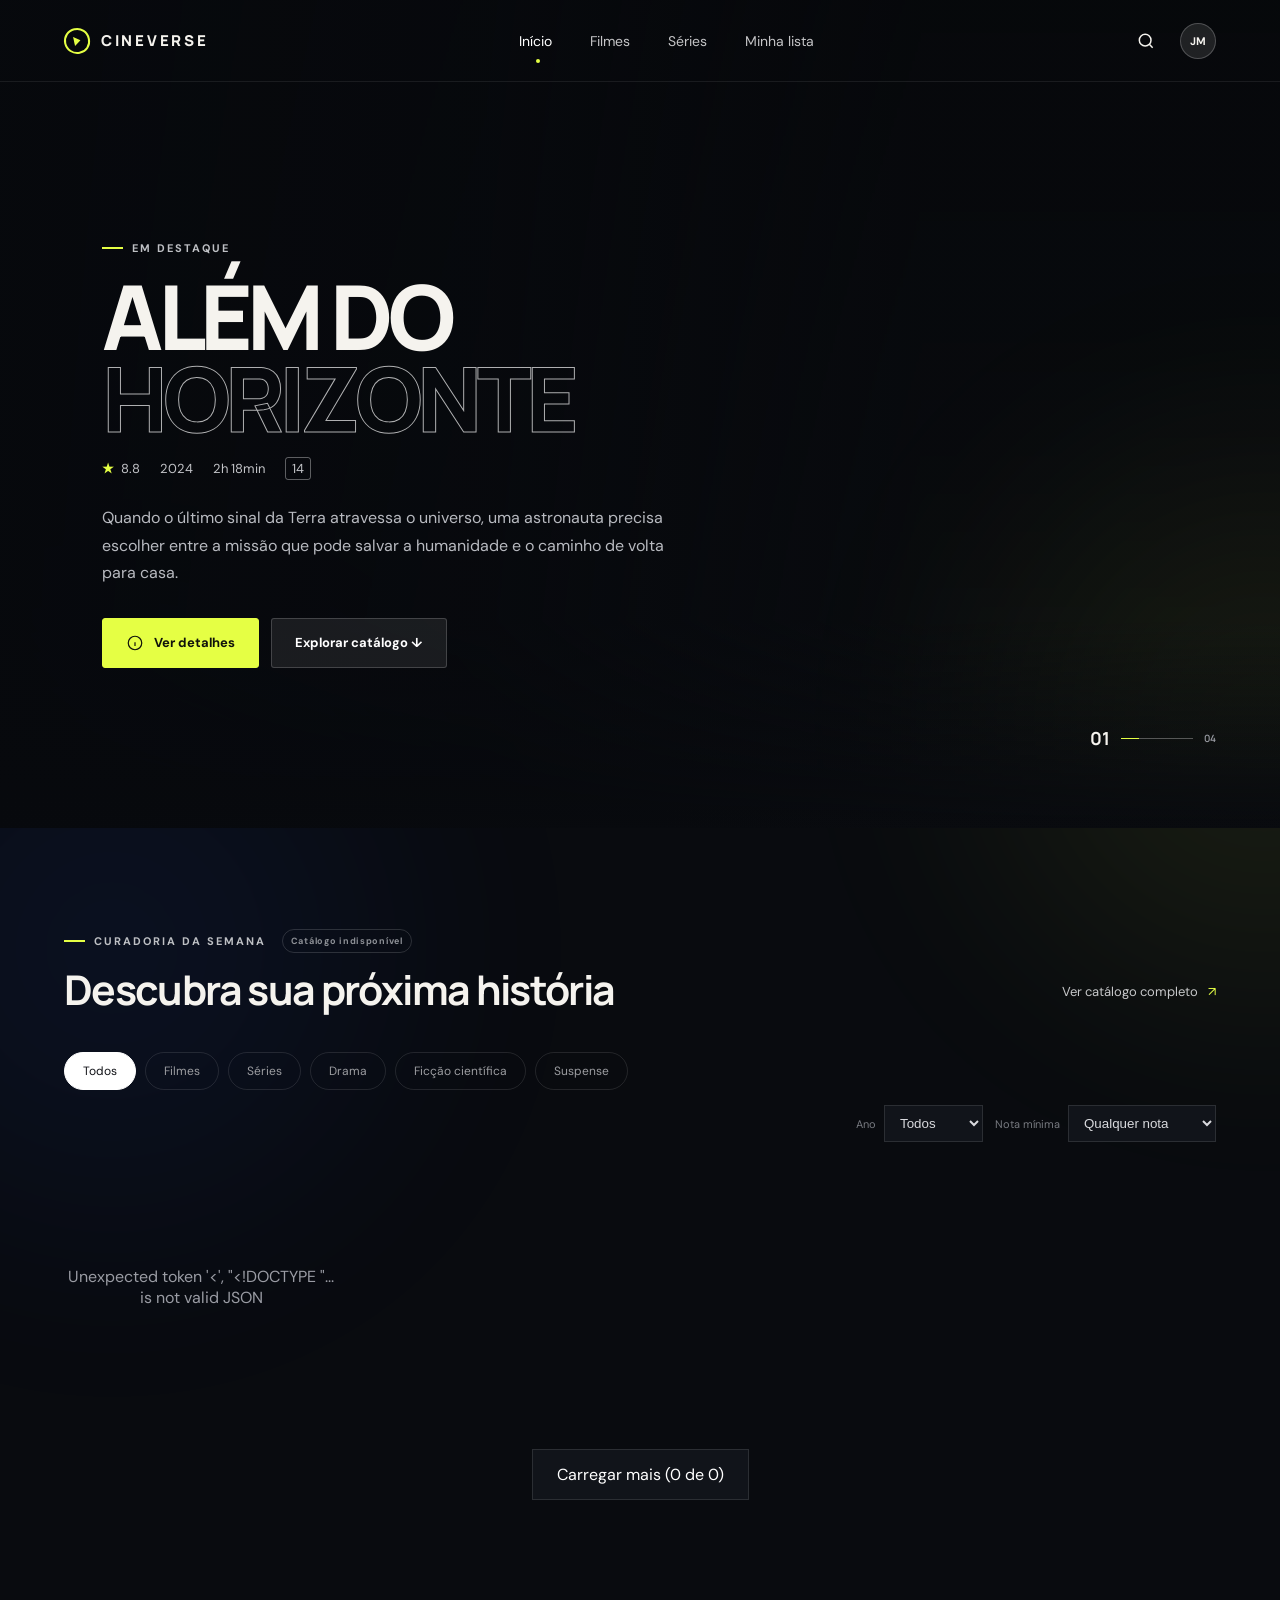
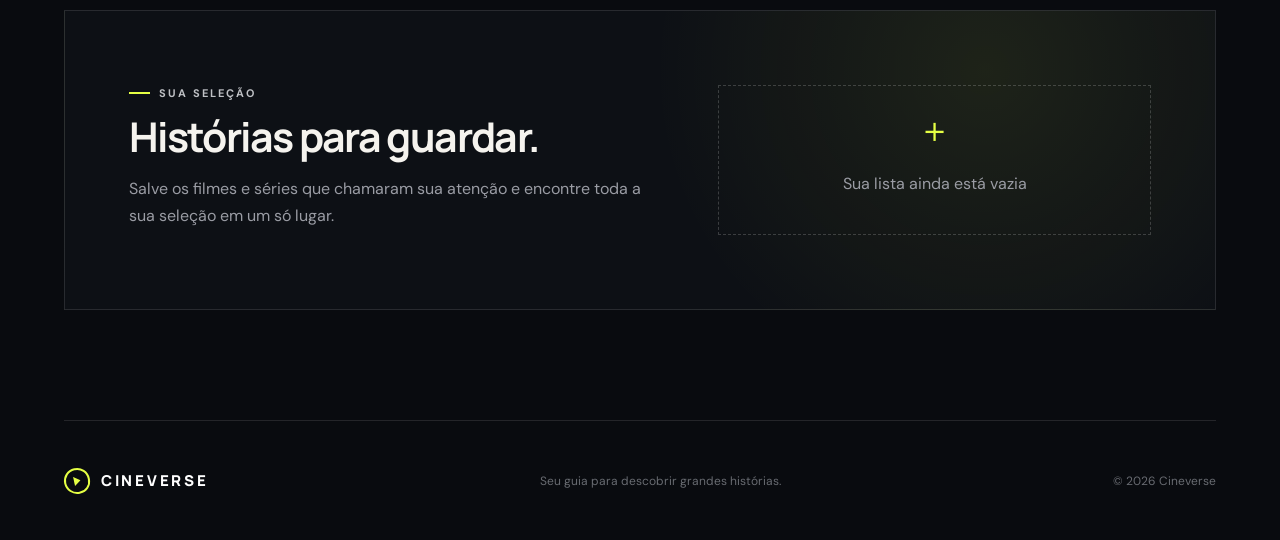
==== index.html @ a7bfa74d "feat: finalizar catalogo com backend Python" ====
<!DOCTYPE html>
<html lang="pt-BR">
<head>
  <meta charset="UTF-8">
  <meta name="viewport" content="width=device-width, initial-scale=1.0">
  <meta name="description" content="Cineverse — descubra filmes e séries para a sua próxima sessão.">
  <title>Cineverse | Filmes e Séries</title>
  <link rel="preconnect" href="https://fonts.googleapis.com">
  <link rel="preconnect" href="https://fonts.gstatic.com" crossorigin>
  <link href="https://fonts.googleapis.com/css2?family=DM+Sans:wght@400;500;600;700&family=Manrope:wght@500;600;700;800&display=swap" rel="stylesheet">
  <link rel="stylesheet" href="styles.css?v=4">
</head>
<body>
  <div class="ambient ambient-one"></div>
  <div class="ambient ambient-two"></div>

  <header class="topbar">
    <a class="brand" href="#" aria-label="Cineverse - início">
      <span class="brand-mark"><span></span></span>
      <span>CINEVERSE</span>
    </a>

    <nav class="desktop-nav" aria-label="Navegação principal">
      <a class="active" href="#inicio">Início</a>
      <a href="#catalogo" data-quick-filter="Filme">Filmes</a>
      <a href="#catalogo" data-quick-filter="Série">Séries</a>
      <a href="#minha-lista">Minha lista</a>
    </nav>

    <div class="top-actions">
      <button class="icon-button search-toggle" aria-label="Abrir pesquisa">
        <svg viewBox="0 0 24 24" aria-hidden="true"><circle cx="11" cy="11" r="7"></circle><path d="m20 20-4-4"></path></svg>
      </button>
      <button class="avatar" aria-label="Abrir perfil">JM</button>
      <button class="menu-button" aria-label="Abrir menu" aria-expanded="false">
        <span></span><span></span>
      </button>
    </div>
  </header>

  <main>
    <section class="hero" id="inicio">
      <div class="hero-backdrop" aria-hidden="true"></div>
      <div class="hero-shade" aria-hidden="true"></div>

      <div class="hero-content">
        <p class="eyebrow"><span></span> Em destaque</p>
        <h1>Além do<br><em>Horizonte</em></h1>
        <div class="meta-row">
          <span class="rating"><strong>★</strong> 8.8</span>
          <span>2024</span>
          <span>2h 18min</span>
          <span class="age">14</span>
        </div>
        <p class="hero-description">Quando o último sinal da Terra atravessa o universo, uma astronauta precisa escolher entre a missão que pode salvar a humanidade e o caminho de volta para casa.</p>
        <div class="hero-buttons">
          <button class="primary-button" data-open="Além do Horizonte">
            <svg viewBox="0 0 24 24" aria-hidden="true"><circle cx="12" cy="12" r="9"></circle><path d="M12 11v5M12 8h.01"></path></svg>
            Ver detalhes
          </button>
          <a class="secondary-button" href="#catalogo">Explorar catálogo ↓</a>
        </div>
      </div>

      <div class="hero-index" aria-label="Slide 1 de 4"><strong>01</strong><span></span><small>04</small></div>
    </section>

    <section class="catalog-section" id="catalogo">
      <div class="section-heading">
        <div>
          <p class="eyebrow"><span></span> Curadoria da semana <small class="api-status" id="api-status">Catálogo local</small></p>
          <h2>Descubra sua próxima história</h2>
        </div>
        <button class="view-all">Ver catálogo completo <span>↗</span></button>
      </div>

      <div class="filter-row" aria-label="Filtros do catálogo">
        <button class="filter active" data-filter="Todos">Todos</button>
        <button class="filter" data-filter="Filme">Filmes</button>
        <button class="filter" data-filter="Série">Séries</button>
        <button class="filter" data-filter="Drama">Drama</button>
        <button class="filter" data-filter="Ficção">Ficção científica</button>
        <button class="filter" data-filter="Suspense">Suspense</button>
      </div>

      <div class="advanced-filters">
        <label>Ano
          <select id="year-filter">
            <option value="">Todos</option><option>2026</option><option>2025</option><option>2024</option><option>2023</option><option>2022</option><option>2021</option><option>2020</option>
          </select>
        </label>
        <label>Nota mínima
          <select id="rating-filter">
            <option value="">Qualquer nota</option><option value="6">6+</option><option value="7">7+</option><option value="8">8+</option><option value="9">9+</option>
          </select>
        </label>
      </div>

      <div class="movie-grid" id="movie-grid"></div>
      <p class="empty-state" hidden>Nenhum título encontrado. Tente outra busca.</p>
      <button class="load-more" id="load-more" hidden>Carregar mais</button>
    </section>

    <section class="list-section" id="minha-lista">
      <div>
        <p class="eyebrow"><span></span> Sua seleção</p>
        <h2>Histórias para guardar.</h2>
        <p>Salve os filmes e séries que chamaram sua atenção e encontre toda a sua seleção em um só lugar.</p>
      </div>
      <div class="saved-preview" id="saved-preview">
        <span>＋</span>
        <p>Sua lista ainda está vazia</p>
      </div>
    </section>
  </main>

  <footer>
    <a class="brand" href="#"><span class="brand-mark"><span></span></span><span>CINEVERSE</span></a>
    <p>Seu guia para descobrir grandes histórias.</p>
    <span>© 2026 Cineverse</span>
  </footer>

  <div class="search-panel" aria-hidden="true">
    <button class="search-close" aria-label="Fechar pesquisa">×</button>
    <p>Qual título você procura?</p>
    <form class="search-field" id="search-form" role="search">
      <svg viewBox="0 0 24 24" aria-hidden="true"><circle cx="11" cy="11" r="7"></circle><path d="m20 20-4-4"></path></svg>
      <input id="search-input" type="search" placeholder="Busque por título ou gênero..." autocomplete="off">
    </form>
    <small>Pressione ENTER para ver os resultados · ESC para fechar</small>
  </div>

  <div class="modal" aria-hidden="true" role="dialog" aria-modal="true" aria-labelledby="modal-title">
    <div class="modal-card">
      <button class="modal-close" aria-label="Fechar detalhes">×</button>
      <div class="modal-image"></div>
      <div class="modal-content">
        <p class="eyebrow"><span></span> Cineverse original</p>
        <h2 id="modal-title"></h2>
        <div class="meta-row modal-meta"></div>
        <p class="modal-description"></p>
        <div class="hero-buttons">
          <button class="primary-button modal-save">＋ Adicionar à minha lista</button>
        </div>
      </div>
    </div>
  </div>

  <script src="app.js?v=10"></script>
</body>
</html>
---- styles.css ----
:root {
  --bg: #090b0f;
  --surface: #11141a;
  --text: #f5f3ee;
  --muted: #9a9ca4;
  --accent: #e5ff44;
  --line: rgba(255, 255, 255, .11);
}

* { box-sizing: border-box; }
html { scroll-behavior: smooth; }
body { margin: 0; background: var(--bg); color: var(--text); font-family: "DM Sans", sans-serif; overflow-x: hidden; }
button, input { font: inherit; }
button, a { -webkit-tap-highlight-color: transparent; }
button { color: inherit; }
a { color: inherit; text-decoration: none; }

.ambient { position: fixed; width: 34rem; height: 34rem; border-radius: 50%; filter: blur(130px); opacity: .07; pointer-events: none; z-index: -1; }
.ambient-one { background: var(--accent); top: 50%; right: -16rem; }
.ambient-two { background: #245bff; bottom: -20rem; left: -10rem; }

.topbar { height: 82px; padding: 0 clamp(24px, 5vw, 76px); display: flex; align-items: center; justify-content: space-between; position: absolute; inset: 0 0 auto; z-index: 10; border-bottom: 1px solid rgba(255,255,255,.08); }
.brand { display: flex; align-items: center; gap: 11px; font-family: Manrope, sans-serif; font-size: 15px; font-weight: 800; letter-spacing: .18em; }
.brand-mark { width: 26px; height: 26px; display: grid; place-items: center; border: 2px solid var(--accent); border-radius: 50% 50% 48% 52%; transform: rotate(-12deg); }
.brand-mark span { width: 7px; height: 10px; background: var(--accent); clip-path: polygon(0 0, 100% 50%, 0 100%); }
.desktop-nav { display: flex; gap: 38px; align-items: center; }
.desktop-nav a { color: #c5c5c7; font-size: 14px; position: relative; transition: color .2s; }
.desktop-nav a:hover, .desktop-nav a.active { color: white; }
.desktop-nav a.active::after { content: ""; position: absolute; width: 4px; height: 4px; border-radius: 50%; background: var(--accent); left: 50%; bottom: -13px; }
.top-actions { display: flex; align-items: center; gap: 13px; }
.icon-button, .menu-button { border: 0; background: transparent; cursor: pointer; }
.icon-button { width: 42px; height: 42px; display: grid; place-items: center; }
.icon-button svg, .search-field svg { width: 20px; fill: none; stroke: currentColor; stroke-width: 1.8; }
.avatar { width: 36px; height: 36px; border: 1px solid rgba(255,255,255,.22); border-radius: 50%; background: rgba(255,255,255,.1); font-size: 11px; font-weight: 700; cursor: pointer; }
.menu-button { display: none; width: 34px; }
.menu-button span { display: block; height: 1px; background: white; margin: 7px 0; }

.hero { min-height: 790px; height: 92vh; position: relative; display: flex; align-items: center; overflow: hidden; }
.hero-backdrop { position: absolute; inset: 0; background: url("https://images.unsplash.com/photo-1446776811953-b23d57bd21aa?auto=format&fit=crop&w=2200&q=88") center 40%/cover no-repeat; transform: scale(1.02); animation: reveal 1.2s ease-out both; }
.hero-shade { position: absolute; inset: 0; background: linear-gradient(90deg, rgba(7,9,13,.96) 0%, rgba(7,9,13,.75) 38%, rgba(7,9,13,.12) 72%), linear-gradient(0deg, var(--bg) 0%, transparent 25%, rgba(0,0,0,.26) 100%); }
.hero-content { width: min(650px, 90%); margin-left: clamp(24px, 8vw, 126px); padding-top: 70px; position: relative; z-index: 2; animation: contentIn .9s .2s ease-out both; }
.eyebrow { text-transform: uppercase; letter-spacing: .18em; color: #bec0c4; font-size: 11px; font-weight: 700; display: flex; align-items: center; gap: 9px; }
.eyebrow span { display: block; width: 21px; height: 2px; background: var(--accent); }
.api-status { margin-left: 7px; padding: 5px 8px; border: 1px solid rgba(255,255,255,.15); border-radius: 20px; color: #8d9096; font-size: 9px; letter-spacing: .08em; text-transform: none; }
.api-status.connected { color: var(--accent); border-color: rgba(229,255,68,.35); }
.hero h1 { margin: 20px 0 19px; font: 800 clamp(59px, 7vw, 104px)/.91 Manrope, sans-serif; letter-spacing: -.065em; text-transform: uppercase; }
.hero h1 em { color: transparent; -webkit-text-stroke: 1px rgba(255,255,255,.68); font-style: normal; }
.meta-row { display: flex; flex-wrap: wrap; align-items: center; gap: 20px; color: #c2c3c7; font-size: 13px; }
.rating strong { color: var(--accent); margin-right: 4px; }
.age { border: 1px solid rgba(255,255,255,.35); padding: 2px 6px; border-radius: 3px; }
.hero-description { color: #b8bac0; font-size: 16px; line-height: 1.72; max-width: 570px; margin: 24px 0 31px; }
.hero-buttons { display: flex; gap: 12px; flex-wrap: wrap; }
.primary-button, .secondary-button { min-height: 50px; border-radius: 3px; padding: 0 23px; font-size: 13px; font-weight: 700; cursor: pointer; display: flex; align-items: center; justify-content: center; gap: 10px; transition: transform .2s, background .2s; }
.primary-button { background: var(--accent); color: #10120b; border: 1px solid var(--accent); }
.secondary-button { background: rgba(255,255,255,.08); color: white; border: 1px solid rgba(255,255,255,.18); backdrop-filter: blur(10px); }
.primary-button:hover, .secondary-button:hover { transform: translateY(-2px); }
.secondary-button:hover { background: rgba(255,255,255,.15); }
.primary-button svg, .secondary-button svg { width: 18px; height: 18px; fill: none; stroke: currentColor; stroke-width: 1.6; }
.primary-button svg path:first-child { fill: currentColor; stroke: none; }
.hero-index { position: absolute; z-index: 2; right: clamp(25px, 5vw, 75px); bottom: 78px; display: flex; align-items: center; gap: 11px; font: 600 12px Manrope; }
.hero-index strong { font-size: 18px; }
.hero-index span { width: 72px; height: 1px; background: linear-gradient(90deg, var(--accent) 25%, rgba(255,255,255,.3) 25%); }
.hero-index small { color: var(--muted); }

.catalog-section { padding: 90px clamp(24px, 5vw, 76px) 110px; max-width: 1600px; margin: auto; }
.section-heading { display: flex; justify-content: space-between; align-items: flex-end; gap: 30px; }
.section-heading h2, .list-section h2 { font: 700 clamp(30px, 3.2vw, 49px)/1.1 Manrope; letter-spacing: -.04em; margin: 14px 0 0; }
.view-all { border: 0; background: transparent; color: #c7c8ca; font-size: 13px; cursor: pointer; padding: 12px 0; }
.view-all span { color: var(--accent); margin-left: 7px; }
.filter-row { display: flex; gap: 9px; margin: 40px 0 30px; overflow-x: auto; scrollbar-width: none; }
.filter { white-space: nowrap; border: 1px solid var(--line); background: transparent; color: #9c9da1; border-radius: 30px; padding: 10px 18px; font-size: 12px; cursor: pointer; transition: .2s; }
.filter:hover, .filter.active { background: white; color: #101116; border-color: white; }
.advanced-filters { display: flex; justify-content: flex-end; gap: 12px; margin: -15px 0 28px; }
.advanced-filters label { color: #777a80; font-size: 11px; display: flex; align-items: center; gap: 8px; }
.advanced-filters select { border: 1px solid var(--line); background: #11141a; color: #d9dade; padding: 9px 30px 9px 11px; outline: none; }
.movie-grid { display: grid; grid-template-columns: repeat(4, minmax(0, 1fr)); gap: 30px 18px; }
.movie-card { min-width: 0; animation: cardIn .5s ease both; }
.poster { aspect-ratio: 2/3; position: relative; overflow: hidden; background: #171a20; cursor: pointer; }
.poster img { width: 100%; height: 100%; object-fit: cover; display: block; transition: transform .6s ease, filter .4s; }
.poster::after { content: ""; position: absolute; inset: 45% 0 0; background: linear-gradient(transparent, rgba(5,7,9,.85)); opacity: .75; }
.movie-card:hover .poster img { transform: scale(1.045); filter: brightness(.8); }
.card-badge { position: absolute; z-index: 2; top: 13px; left: 13px; padding: 6px 8px; background: rgba(7,9,11,.72); backdrop-filter: blur(8px); font-size: 9px; text-transform: uppercase; letter-spacing: .1em; }
.save-button { position: absolute; z-index: 3; top: 12px; right: 12px; width: 32px; height: 32px; border-radius: 50%; border: 1px solid rgba(255,255,255,.32); background: rgba(0,0,0,.35); backdrop-filter: blur(7px); cursor: pointer; font-size: 20px; line-height: 1; opacity: 0; transform: translateY(-5px); transition: .25s; }
.movie-card:hover .save-button, .save-button.saved { opacity: 1; transform: none; }
.save-button.saved { background: var(--accent); border-color: var(--accent); color: #111; }
.play-hover { position: absolute; z-index: 3; inset: 50% auto auto 50%; translate: -50% -50%; width: 50px; height: 50px; border: 0; border-radius: 50%; background: var(--accent); color: #10120b; display: grid; place-items: center; opacity: 0; scale: .8; transition: .3s; pointer-events: none; }
.play-hover svg { width: 24px; height: 24px; fill: none; stroke: currentColor; stroke-width: 1.8; stroke-linecap: round; }
.movie-card:hover .play-hover { opacity: 1; scale: 1; }
.card-info { padding: 15px 2px; }
.card-title-row { display: flex; justify-content: space-between; align-items: start; gap: 10px; }
.card-info h3 { font: 600 16px Manrope; margin: 0; overflow: hidden; text-overflow: ellipsis; white-space: nowrap; }
.score { font-size: 12px; white-space: nowrap; color: #d5d6d9; }
.score span { color: var(--accent); }
.card-info p { color: #777a80; margin: 7px 0 0; font-size: 12px; }
.empty-state { text-align: center; color: var(--muted); padding: 80px 0; }
.catalog-message { grid-column: 1/-1; min-height: 300px; display: flex; flex-direction: column; align-items: center; justify-content: center; color: var(--muted); }
.catalog-message span { width: 38px; height: 38px; display: grid; place-items: center; border: 1px solid var(--line); border-radius: 50%; color: var(--accent); font-size: 20px; animation: pulse 1s ease-in-out infinite alternate; }
.api-warning { position: fixed; z-index: 50; left: 50%; bottom: 24px; translate: -50% 0; width: min(470px, calc(100% - 32px)); padding: 14px 18px; background: #1b1e24; border: 1px solid rgba(255,255,255,.14); color: #d8d9dc; box-shadow: 0 15px 45px rgba(0,0,0,.45); text-align: center; font-size: 13px; animation: contentIn .35s ease both; }
.load-more { display: block; margin: 45px auto 0; padding: 14px 24px; border: 1px solid var(--line); background: #11141a; color: white; cursor: pointer; }
.load-more:hover { border-color: var(--accent); color: var(--accent); }
.load-more:disabled { opacity: .5; cursor: wait; }
.skeleton { background: linear-gradient(100deg, #15181e 30%, #22262e 50%, #15181e 70%); background-size: 220% 100%; animation: shimmer 1.2s linear infinite; }
.skeleton-line { height: 14px; margin-top: 15px; width: 85%; }
.skeleton-line.short { width: 45%; margin-top: 9px; }

.list-section { margin: 0 clamp(24px, 5vw, 76px) 110px; border: 1px solid var(--line); min-height: 300px; padding: clamp(35px, 5vw, 70px); display: grid; grid-template-columns: 1.1fr .9fr; align-items: center; gap: 60px; background: radial-gradient(circle at 80% 20%, rgba(229,255,68,.08), transparent 35%), #0d1015; }
.list-section > div > p:last-child { color: var(--muted); line-height: 1.7; max-width: 560px; }
.saved-preview { min-height: 150px; border: 1px dashed rgba(255,255,255,.18); display: flex; flex-direction: column; align-items: center; justify-content: center; color: #777b82; }
.saved-preview > span { color: var(--accent); font-size: 35px; font-weight: 200; }
.saved-preview.has-items { display: grid; grid-template-columns: repeat(4, 1fr); gap: 8px; border: none; }
.saved-preview img { width: 100%; aspect-ratio: 2/3; object-fit: cover; }

footer { border-top: 1px solid var(--line); min-height: 120px; margin: 0 clamp(24px, 5vw, 76px); display: flex; align-items: center; justify-content: space-between; color: #686b71; font-size: 12px; }
footer .brand { color: white; }

.search-panel { position: fixed; z-index: 30; inset: 0; background: rgba(7,9,13,.97); display: flex; flex-direction: column; align-items: center; justify-content: center; opacity: 0; visibility: hidden; transition: .3s; }
.search-panel.open { opacity: 1; visibility: visible; }
.search-close, .modal-close { position: absolute; top: 30px; right: 40px; border: 0; background: transparent; color: #aaa; font-size: 38px; cursor: pointer; font-weight: 200; }
.search-panel > p { font: 600 clamp(26px, 4vw, 50px) Manrope; margin: 0 0 35px; }
.search-field { width: min(760px, 86vw); display: flex; align-items: center; gap: 17px; border-bottom: 1px solid #777; padding: 15px 4px; }
.search-field svg { width: 25px; color: var(--accent); }
.search-field input { flex: 1; background: transparent; border: 0; outline: 0; color: white; font-size: clamp(18px, 2.2vw, 28px); }
.search-panel small { color: #666; margin-top: 20px; }

.modal { position: fixed; z-index: 40; inset: 0; padding: 30px; background: rgba(0,0,0,.82); backdrop-filter: blur(10px); display: grid; place-items: center; opacity: 0; visibility: hidden; transition: .25s; }
.modal.open { opacity: 1; visibility: visible; }
.modal-card { width: min(960px, 96vw); max-height: 90vh; overflow: auto; background: #11141a; display: grid; grid-template-columns: .8fr 1.2fr; position: relative; box-shadow: 0 30px 90px #000; }
.modal-image { min-height: 570px; background-size: cover; background-position: center; }
.modal-content { padding: clamp(35px, 6vw, 75px); display: flex; flex-direction: column; justify-content: center; }
.modal-content h2 { font: 700 clamp(34px, 4vw, 57px)/1.03 Manrope; letter-spacing: -.05em; margin: 17px 0; }
.modal-description { color: #a8aab0; line-height: 1.7; margin: 27px 0; }
.modal-close { z-index: 3; top: 15px; right: 20px; }

@keyframes reveal { from { opacity: 0; transform: scale(1.08); } }
@keyframes contentIn { from { opacity: 0; transform: translateY(24px); } }
@keyframes cardIn { from { opacity: 0; transform: translateY(15px); } }
@keyframes pulse { to { opacity: .45; transform: scale(.92); } }
@keyframes shimmer { to { background-position-x: -220%; } }

@media (max-width: 960px) {
  .desktop-nav { display: none; }
  .menu-button { display: block; }
  .desktop-nav.mobile-open { display: flex; position: absolute; left: 0; top: 82px; width: 100%; padding: 28px; background: rgba(9,11,15,.98); flex-direction: column; gap: 25px; }
  .movie-grid { grid-template-columns: repeat(3, 1fr); }
  .list-section { grid-template-columns: 1fr; }
}

@media (max-width: 680px) {
  .topbar { height: 68px; }
  .avatar { display: none; }
  .hero { min-height: 700px; height: 100svh; align-items: flex-end; padding-bottom: 70px; }
  .hero-backdrop { background-position: 62% center; }
  .hero-shade { background: linear-gradient(0deg, var(--bg) 3%, rgba(7,9,13,.76) 58%, rgba(7,9,13,.2) 100%), linear-gradient(90deg, rgba(7,9,13,.65), transparent); }
  .hero-content { margin-left: 24px; padding-top: 0; }
  .hero h1 { font-size: clamp(48px, 16vw, 68px); }
  .hero-description { font-size: 14px; display: -webkit-box; -webkit-line-clamp: 3; -webkit-box-orient: vertical; overflow: hidden; }
  .hero-index { display: none; }
  .primary-button, .secondary-button { flex: 1; padding: 0 14px; }
  .section-heading { align-items: start; }
  .view-all { font-size: 0; }
  .view-all span { font-size: 25px; }
  .catalog-section { padding-top: 65px; }
  .movie-grid { grid-template-columns: repeat(2, minmax(0, 1fr)); gap: 23px 11px; }
  .advanced-filters { justify-content: flex-start; overflow-x: auto; }
  .card-info h3 { font-size: 14px; }
  .save-button { opacity: 1; transform: none; }
  .list-section { margin-bottom: 65px; }
  footer { flex-direction: column; justify-content: center; gap: 14px; text-align: center; }
  .modal { padding: 12px; }
  .modal-card { display: block; }
  .modal-image { min-height: 245px; }
  .modal-content { padding: 30px 25px; }
}
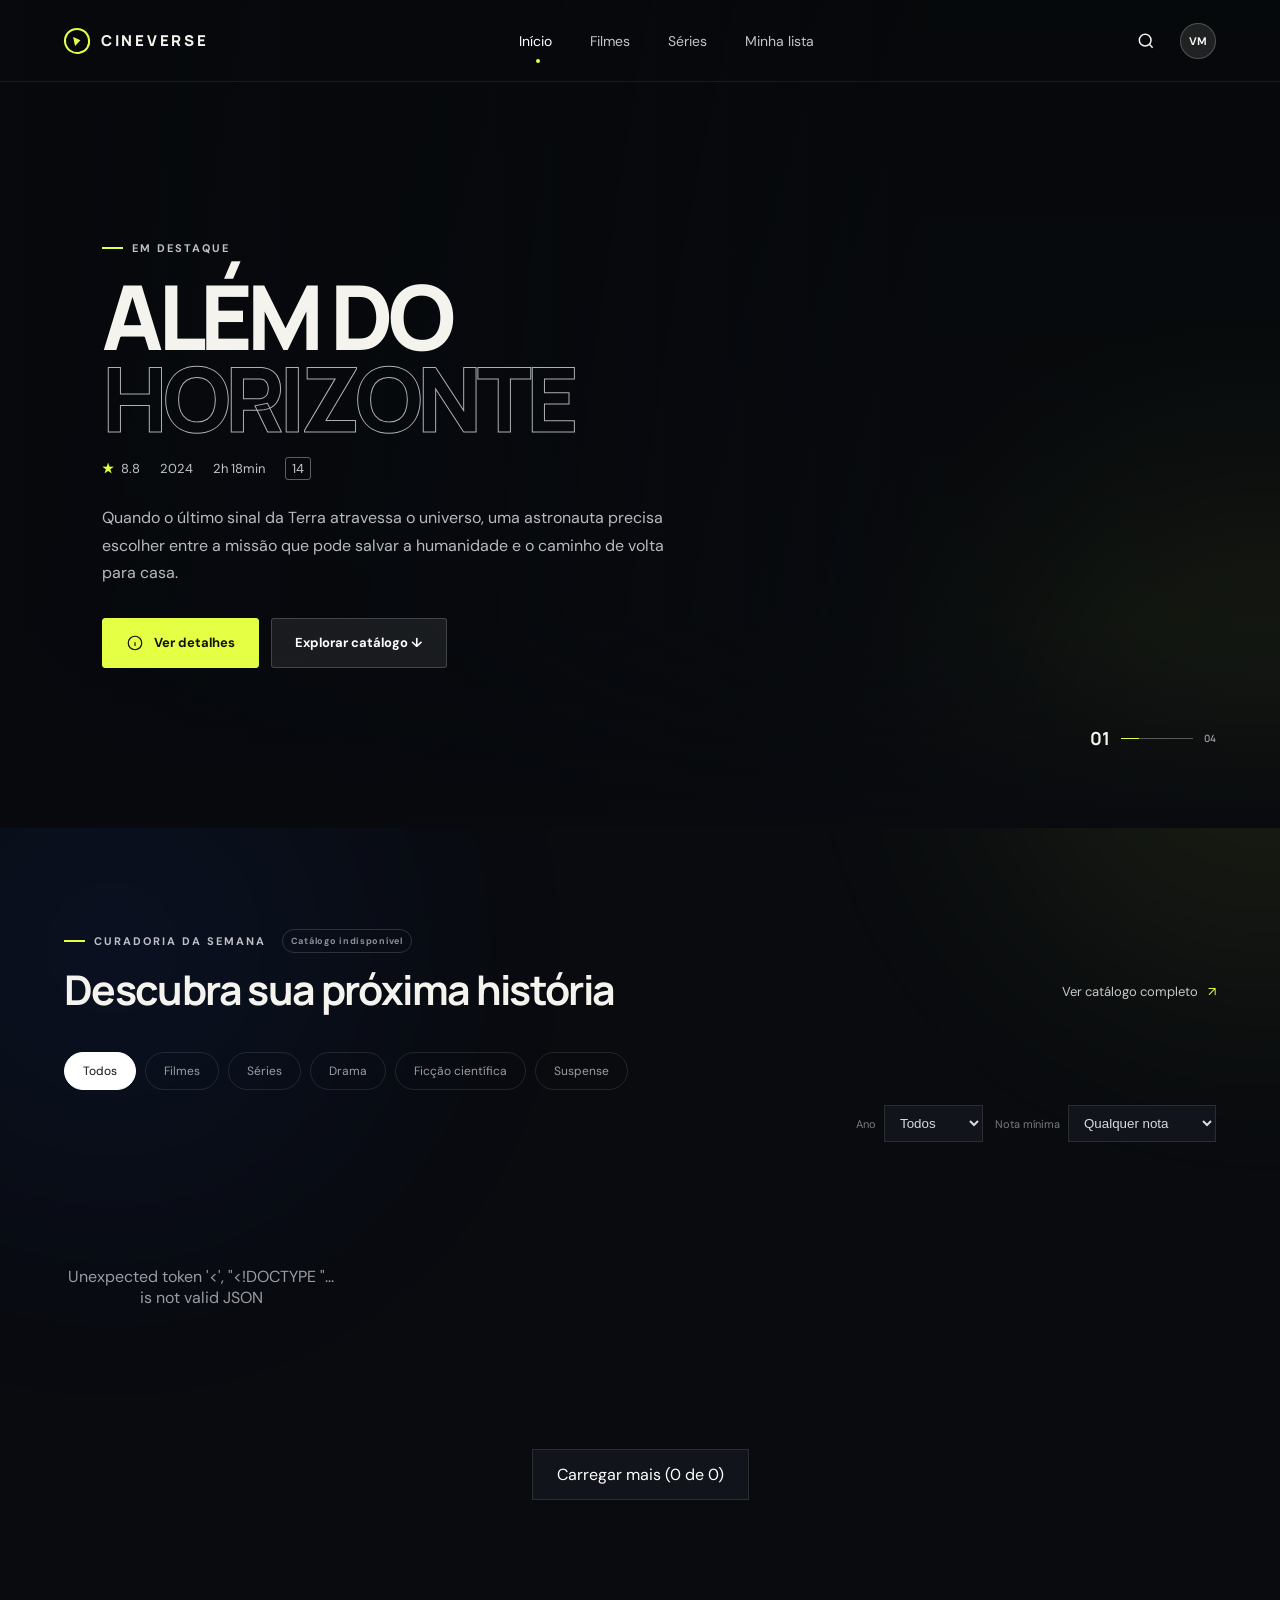
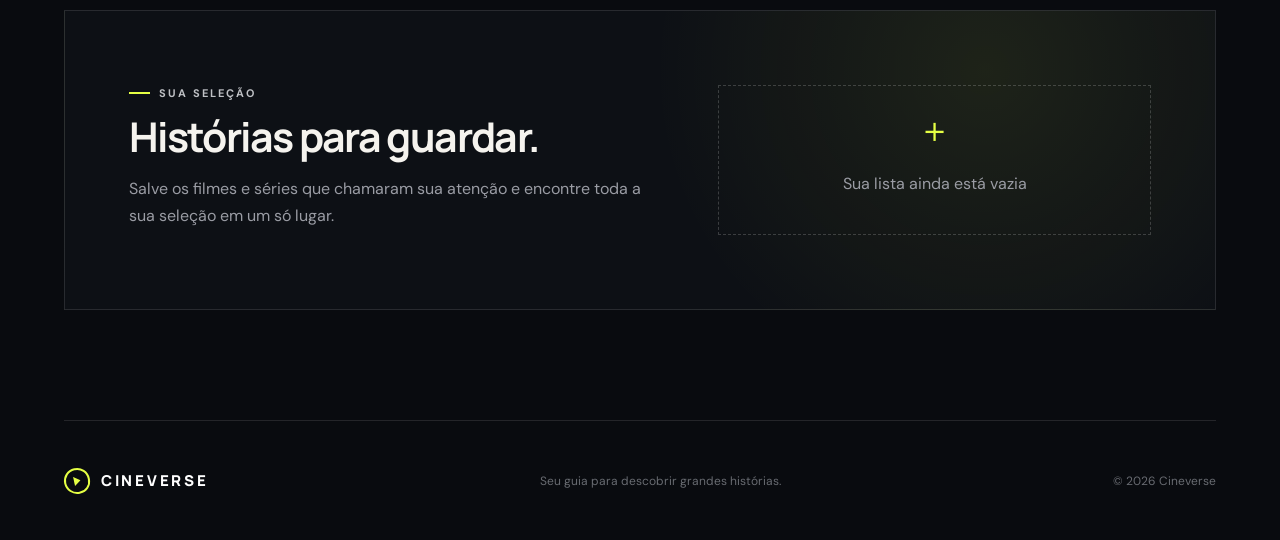
==== commit ba16901f: "fix: aplicar fallback em todas as capas" ====
--- a/index.html
+++ b/index.html
@@ -31,7 +31,7 @@
       <button class="icon-button search-toggle" aria-label="Abrir pesquisa">
         <svg viewBox="0 0 24 24" aria-hidden="true"><circle cx="11" cy="11" r="7"></circle><path d="m20 20-4-4"></path></svg>
       </button>
-      <button class="avatar" aria-label="Abrir perfil">JM</button>
+      <button class="avatar" aria-label="Perfil de Vinicius Madalossi">VM</button>
       <button class="menu-button" aria-label="Abrir menu" aria-expanded="false">
         <span></span><span></span>
       </button>
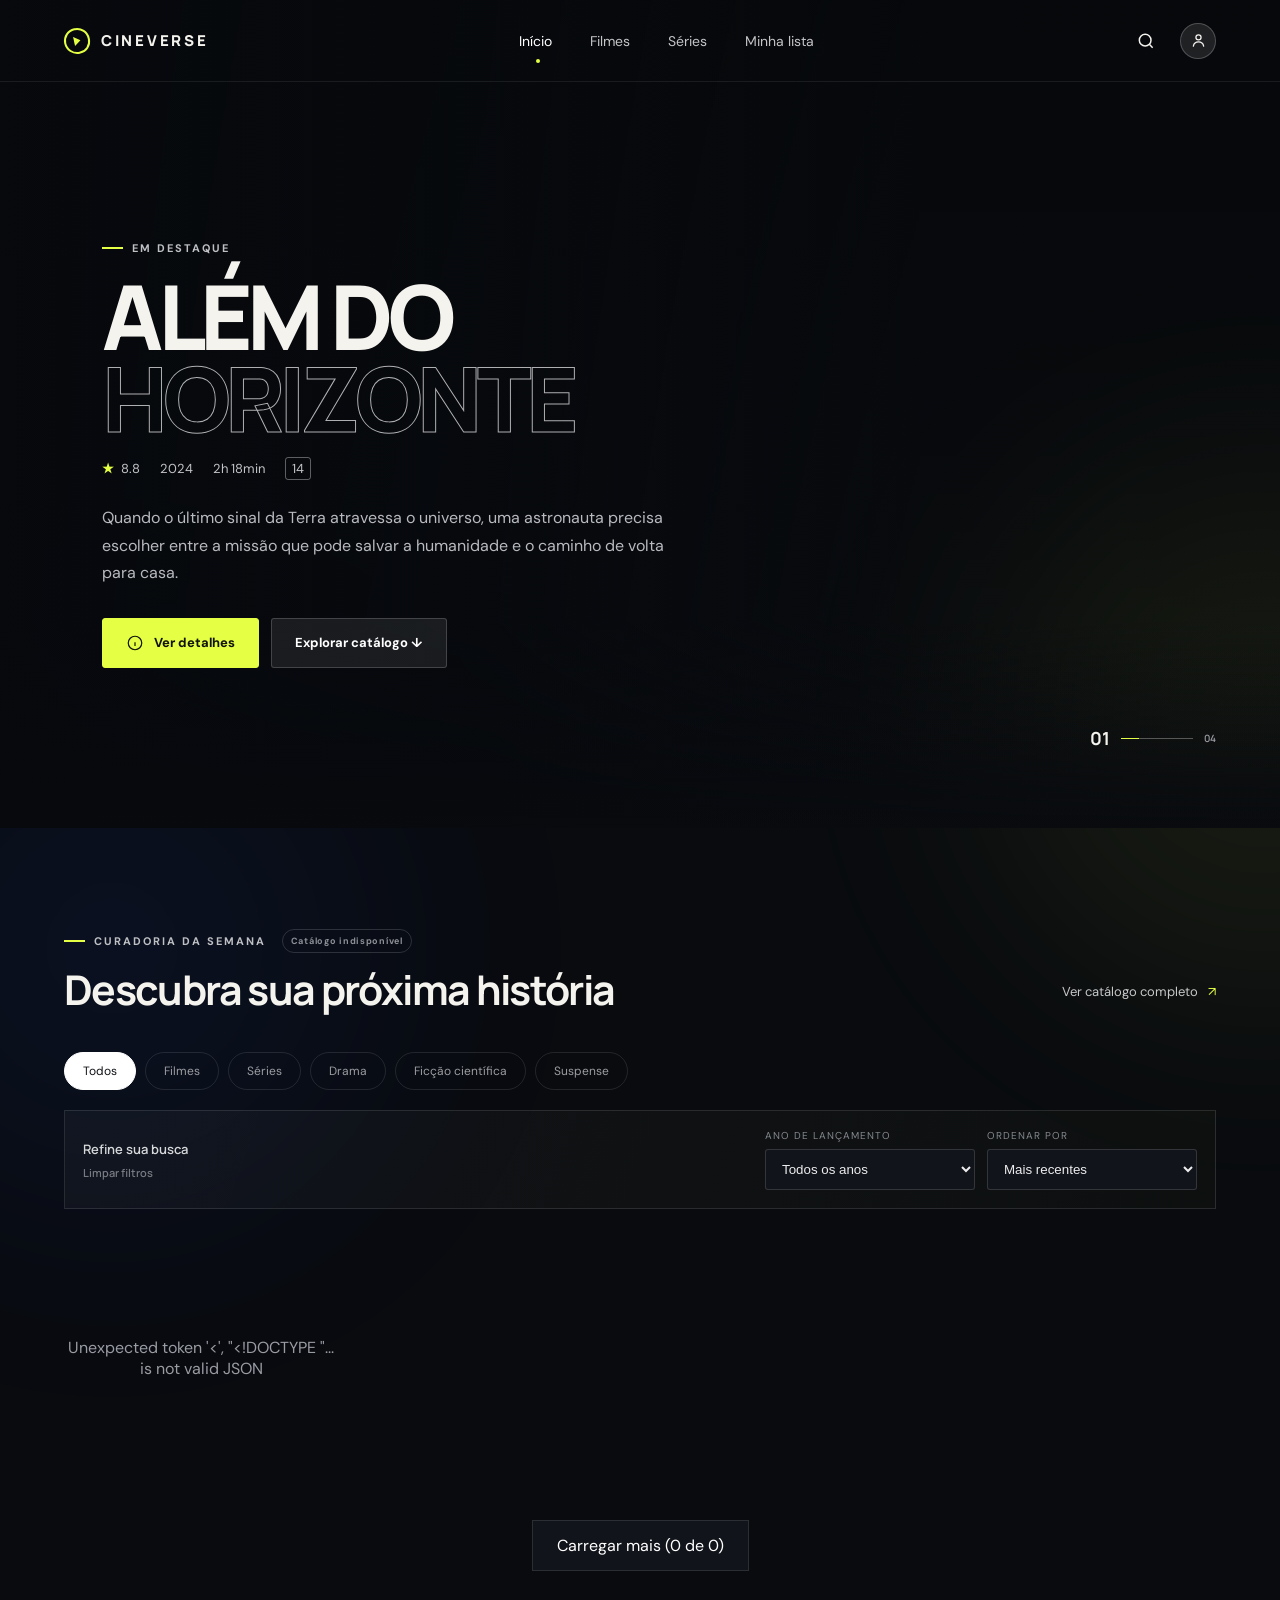
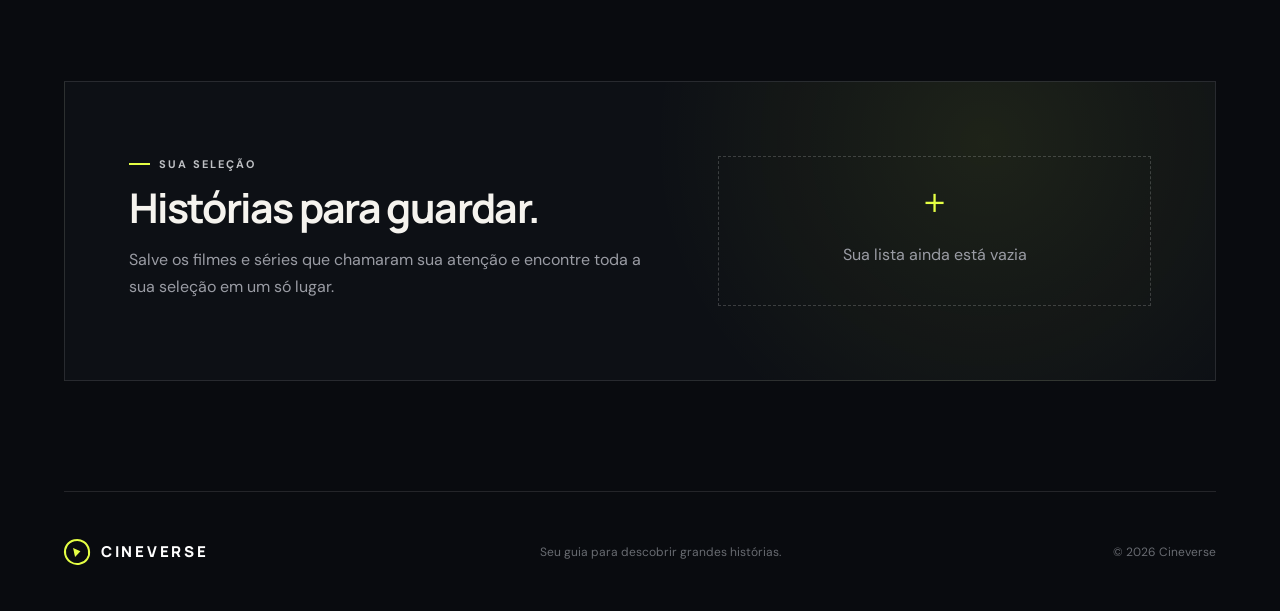
==== commit 24de912f: "feat: modernizar filtros e priorizar catalogo recente" ====
--- a/index.html
+++ b/index.html
@@ -31,7 +31,9 @@
       <button class="icon-button search-toggle" aria-label="Abrir pesquisa">
         <svg viewBox="0 0 24 24" aria-hidden="true"><circle cx="11" cy="11" r="7"></circle><path d="m20 20-4-4"></path></svg>
       </button>
-      <button class="avatar" aria-label="Perfil de Vinicius Madalossi">VM</button>
+      <button class="avatar" aria-label="Abrir perfil">
+        <svg viewBox="0 0 24 24" aria-hidden="true"><circle cx="12" cy="8" r="3.25"></circle><path d="M5.5 19c.7-3.4 3-5.2 6.5-5.2s5.8 1.8 6.5 5.2"></path></svg>
+      </button>
       <button class="menu-button" aria-label="Abrir menu" aria-expanded="false">
         <span></span><span></span>
       </button>
@@ -83,15 +85,20 @@
         <button class="filter" data-filter="Suspense">Suspense</button>
       </div>
 
-      <div class="advanced-filters">
-        <label>Ano
+      <div class="advanced-filters" aria-label="Filtros avançados">
+        <div class="filter-caption">
+          <span>Refine sua busca</span>
+          <button id="clear-filters" type="button">Limpar filtros</button>
+        </div>
+        <label><span>Ano de lançamento</span>
           <select id="year-filter">
-            <option value="">Todos</option><option>2026</option><option>2025</option><option>2024</option><option>2023</option><option>2022</option><option>2021</option><option>2020</option>
+            <option value="">Todos os anos</option>
           </select>
         </label>
-        <label>Nota mínima
-          <select id="rating-filter">
-            <option value="">Qualquer nota</option><option value="6">6+</option><option value="7">7+</option><option value="8">8+</option><option value="9">9+</option>
+        <label><span>Ordenar por</span>
+          <select id="order-filter">
+            <option value="recent">Mais recentes</option>
+            <option value="title">Título A–Z</option>
           </select>
         </label>
       </div>
--- a/styles.css
+++ b/styles.css
@@ -31,7 +31,9 @@
 .icon-button, .menu-button { border: 0; background: transparent; cursor: pointer; }
 .icon-button { width: 42px; height: 42px; display: grid; place-items: center; }
 .icon-button svg, .search-field svg { width: 20px; fill: none; stroke: currentColor; stroke-width: 1.8; }
-.avatar { width: 36px; height: 36px; border: 1px solid rgba(255,255,255,.22); border-radius: 50%; background: rgba(255,255,255,.1); font-size: 11px; font-weight: 700; cursor: pointer; }
+.avatar { width: 36px; height: 36px; border: 1px solid rgba(255,255,255,.22); border-radius: 50%; background: rgba(255,255,255,.1); display: grid; place-items: center; cursor: pointer; transition: border-color .2s, background .2s; }
+.avatar:hover { border-color: var(--accent); background: rgba(229,255,68,.1); }
+.avatar svg { width: 19px; height: 19px; fill: none; stroke: currentColor; stroke-width: 1.6; stroke-linecap: round; }
 .menu-button { display: none; width: 34px; }
 .menu-button span { display: block; height: 1px; background: white; margin: 7px 0; }
 
@@ -70,9 +72,13 @@
 .filter-row { display: flex; gap: 9px; margin: 40px 0 30px; overflow-x: auto; scrollbar-width: none; }
 .filter { white-space: nowrap; border: 1px solid var(--line); background: transparent; color: #9c9da1; border-radius: 30px; padding: 10px 18px; font-size: 12px; cursor: pointer; transition: .2s; }
 .filter:hover, .filter.active { background: white; color: #101116; border-color: white; }
-.advanced-filters { display: flex; justify-content: flex-end; gap: 12px; margin: -15px 0 28px; }
-.advanced-filters label { color: #777a80; font-size: 11px; display: flex; align-items: center; gap: 8px; }
-.advanced-filters select { border: 1px solid var(--line); background: #11141a; color: #d9dade; padding: 9px 30px 9px 11px; outline: none; }
+.advanced-filters { display: grid; grid-template-columns: 1fr minmax(170px, 210px) minmax(170px, 210px); align-items: end; gap: 12px; margin: -10px 0 32px; padding: 18px; border: 1px solid var(--line); background: linear-gradient(110deg, rgba(255,255,255,.035), rgba(229,255,68,.025)); }
+.filter-caption { align-self: center; display: flex; flex-direction: column; gap: 7px; color: #d7d8da; font: 600 13px Manrope, sans-serif; }
+.filter-caption button { width: max-content; padding: 0; border: 0; background: transparent; color: #777a80; font-size: 11px; cursor: pointer; }
+.filter-caption button:hover { color: var(--accent); }
+.advanced-filters label { color: #85888e; font-size: 10px; display: grid; gap: 7px; text-transform: uppercase; letter-spacing: .1em; }
+.advanced-filters select { width: 100%; border: 1px solid rgba(255,255,255,.14); border-radius: 3px; background: #11141a; color: #ececee; padding: 11px 34px 11px 12px; outline: none; cursor: pointer; text-transform: none; letter-spacing: 0; }
+.advanced-filters select:hover, .advanced-filters select:focus { border-color: rgba(229,255,68,.65); }
 .movie-grid { display: grid; grid-template-columns: repeat(4, minmax(0, 1fr)); gap: 30px 18px; }
 .movie-card { min-width: 0; animation: cardIn .5s ease both; }
 .poster { aspect-ratio: 2/3; position: relative; overflow: hidden; background: #171a20; cursor: pointer; }
@@ -161,7 +167,8 @@
   .view-all span { font-size: 25px; }
   .catalog-section { padding-top: 65px; }
   .movie-grid { grid-template-columns: repeat(2, minmax(0, 1fr)); gap: 23px 11px; }
-  .advanced-filters { justify-content: flex-start; overflow-x: auto; }
+  .advanced-filters { grid-template-columns: 1fr 1fr; padding: 14px; }
+  .filter-caption { grid-column: 1/-1; flex-direction: row; align-items: center; justify-content: space-between; }
   .card-info h3 { font-size: 14px; }
   .save-button { opacity: 1; transform: none; }
   .list-section { margin-bottom: 65px; }
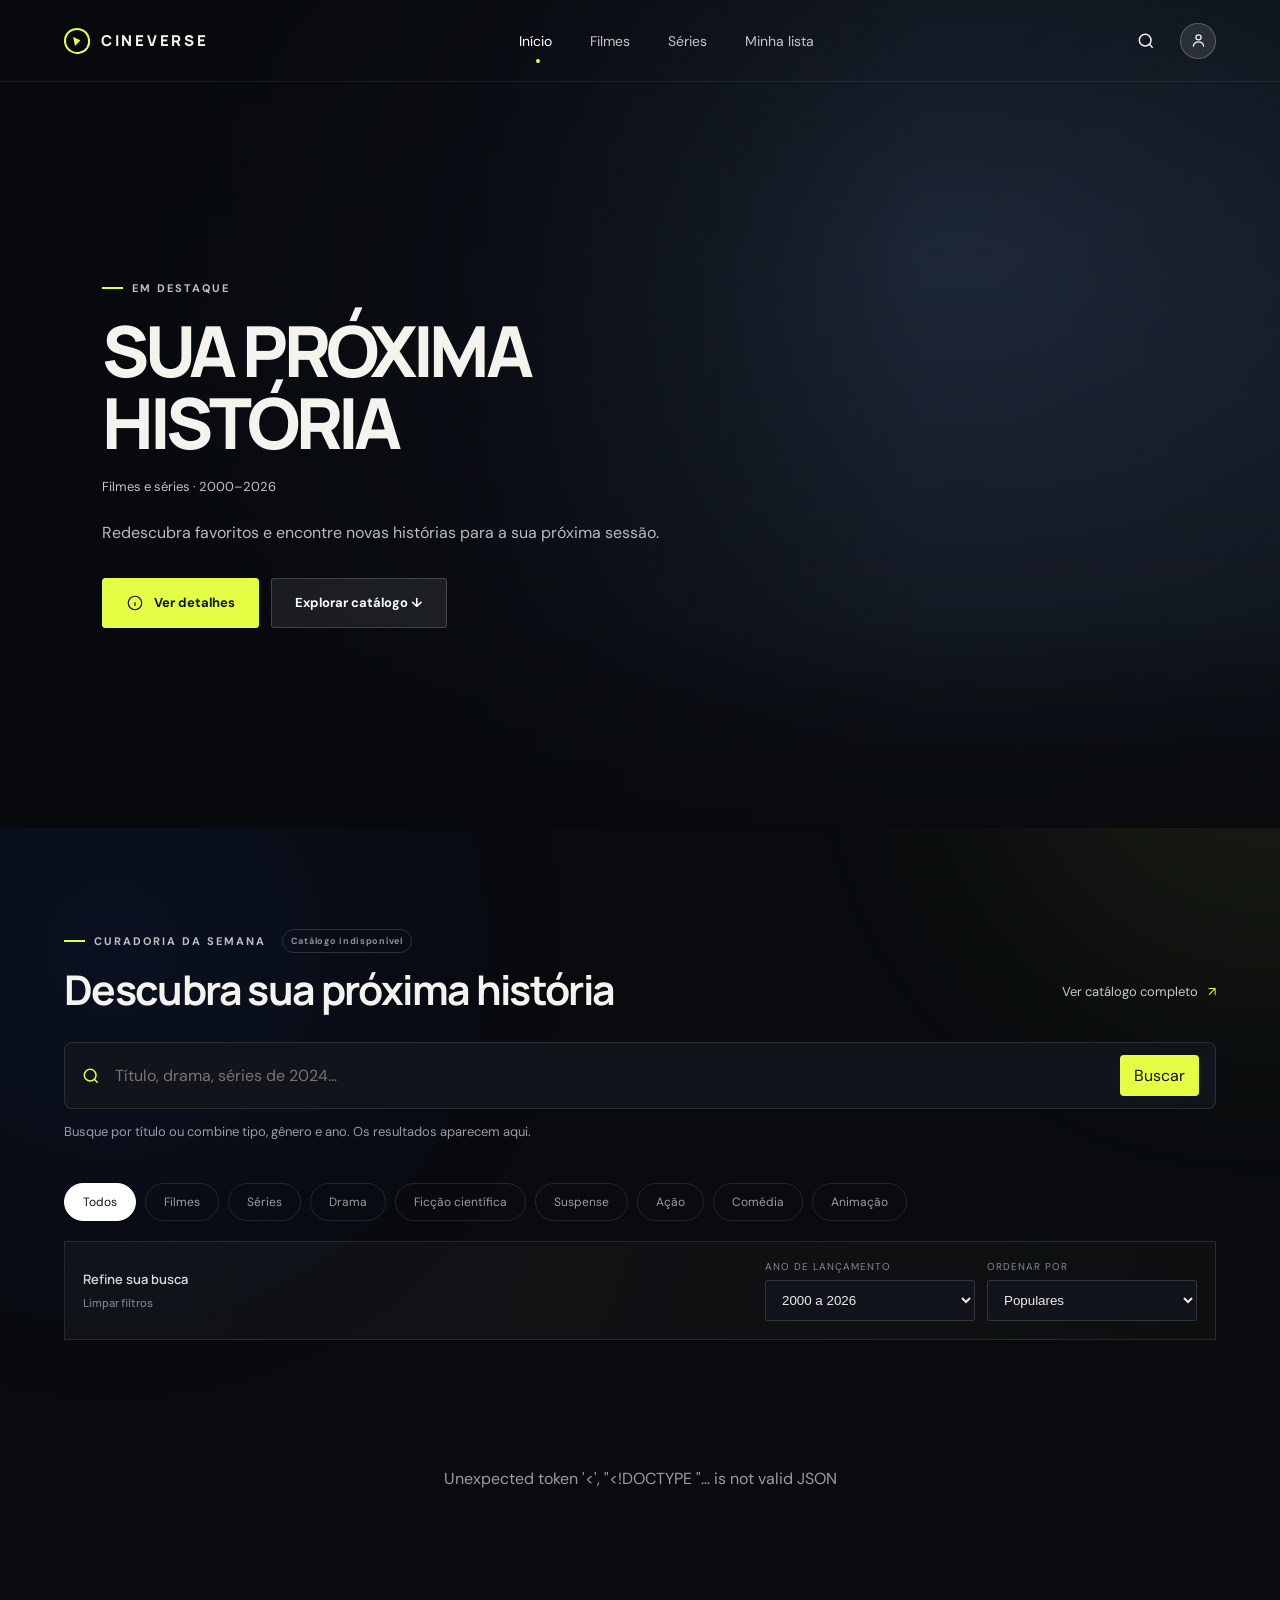
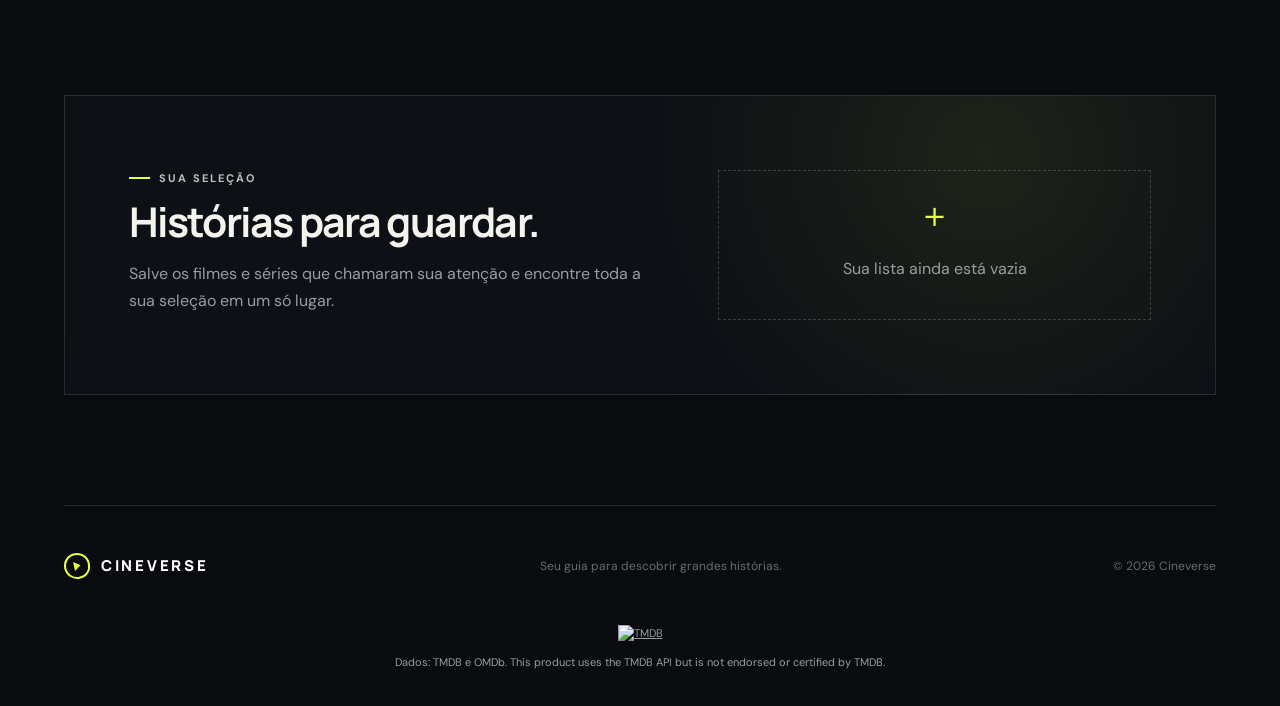
==== commit 404aa5b2: "feat: aprimorar catalogo com TMDB, busca e cache persistente" ====
--- a/index.html
+++ b/index.html
@@ -8,27 +8,27 @@
   <link rel="preconnect" href="https://fonts.googleapis.com">
   <link rel="preconnect" href="https://fonts.gstatic.com" crossorigin>
   <link href="https://fonts.googleapis.com/css2?family=DM+Sans:wght@400;500;600;700&family=Manrope:wght@500;600;700;800&display=swap" rel="stylesheet">
-  <link rel="stylesheet" href="styles.css?v=4">
+  <link rel="stylesheet" href="styles.css?v=7">
 </head>
 <body>
   <div class="ambient ambient-one"></div>
   <div class="ambient ambient-two"></div>
 
   <header class="topbar">
-    <a class="brand" href="#" aria-label="Cineverse - início">
+    <a class="brand" href="#inicio" data-home aria-label="Cineverse - início">
       <span class="brand-mark"><span></span></span>
       <span>CINEVERSE</span>
     </a>
 
     <nav class="desktop-nav" aria-label="Navegação principal">
-      <a class="active" href="#inicio">Início</a>
+      <a class="active" href="#inicio" data-home>Início</a>
       <a href="#catalogo" data-quick-filter="Filme">Filmes</a>
       <a href="#catalogo" data-quick-filter="Série">Séries</a>
-      <a href="#minha-lista">Minha lista</a>
+      <a href="#minha-lista" data-list-view>Minha lista</a>
     </nav>
 
     <div class="top-actions">
-      <button class="icon-button search-toggle" aria-label="Abrir pesquisa">
+      <button class="icon-button search-toggle" aria-label="Ir para pesquisa">
         <svg viewBox="0 0 24 24" aria-hidden="true"><circle cx="11" cy="11" r="7"></circle><path d="m20 20-4-4"></path></svg>
       </button>
       <button class="avatar" aria-label="Abrir perfil">
@@ -41,22 +41,20 @@
   </header>
 
   <main>
-    <section class="hero" id="inicio">
+    <section class="hero" id="inicio" aria-roledescription="carrossel" aria-label="Filmes e séries em destaque">
+      <div class="hero-backdrop" aria-hidden="true"></div>
       <div class="hero-backdrop" aria-hidden="true"></div>
       <div class="hero-shade" aria-hidden="true"></div>
 
       <div class="hero-content">
         <p class="eyebrow"><span></span> Em destaque</p>
-        <h1>Além do<br><em>Horizonte</em></h1>
+        <h1>Sua próxima história</h1>
         <div class="meta-row">
-          <span class="rating"><strong>★</strong> 8.8</span>
-          <span>2024</span>
-          <span>2h 18min</span>
-          <span class="age">14</span>
+          <span>Filmes e séries · 2000–2026</span>
         </div>
-        <p class="hero-description">Quando o último sinal da Terra atravessa o universo, uma astronauta precisa escolher entre a missão que pode salvar a humanidade e o caminho de volta para casa.</p>
+        <p class="hero-description">Redescubra favoritos e encontre novas histórias para a sua próxima sessão.</p>
         <div class="hero-buttons">
-          <button class="primary-button" data-open="Além do Horizonte">
+          <button class="primary-button" data-open="" disabled>
             <svg viewBox="0 0 24 24" aria-hidden="true"><circle cx="12" cy="12" r="9"></circle><path d="M12 11v5M12 8h.01"></path></svg>
             Ver detalhes
           </button>
@@ -64,17 +62,32 @@
         </div>
       </div>
 
-      <div class="hero-index" aria-label="Slide 1 de 4"><strong>01</strong><span></span><small>04</small></div>
+      <div class="hero-controls" hidden>
+        <button id="hero-prev" aria-label="Destaque anterior">←</button>
+        <span id="hero-count">01 / 01</span>
+        <button id="hero-next" aria-label="Próximo destaque">→</button>
+        <button id="hero-pause" aria-label="Pausar destaques" aria-pressed="false">Pausar</button>
+      </div>
     </section>
 
     <section class="catalog-section" id="catalogo">
       <div class="section-heading">
         <div>
-          <p class="eyebrow"><span></span> Curadoria da semana <small class="api-status" id="api-status">Catálogo local</small></p>
+          <p class="eyebrow"><span></span> Curadoria da semana <small class="api-status" id="api-status" role="status">Catálogo local</small></p>
           <h2>Descubra sua próxima história</h2>
         </div>
-        <button class="view-all">Ver catálogo completo <span>↗</span></button>
+        <button class="view-all" id="view-all">Ver catálogo completo <span>↗</span></button>
       </div>
+
+      <form class="search-field" id="search-form" role="search">
+        <label class="sr-only" for="search-input">Pesquisar filmes e séries</label>
+        <svg viewBox="0 0 24 24" aria-hidden="true"><circle cx="11" cy="11" r="7"></circle><path d="m20 20-4-4"></path></svg>
+        <input id="search-input" type="search" placeholder="Título, drama, séries de 2024…" autocomplete="off" aria-describedby="search-help" aria-controls="movie-grid">
+        <button type="submit">Buscar</button>
+      </form>
+      <p class="search-help" id="search-help">Busque por título ou combine tipo, gênero e ano. Os resultados aparecem aqui.</p>
+      <p id="search-summary" role="status" aria-live="polite"></p>
+      <div id="search-suggestions" class="search-suggestions" aria-label="Sugestões de títulos" hidden></div>
 
       <div class="filter-row" aria-label="Filtros do catálogo">
         <button class="filter active" data-filter="Todos">Todos</button>
@@ -83,6 +96,9 @@
         <button class="filter" data-filter="Drama">Drama</button>
         <button class="filter" data-filter="Ficção">Ficção científica</button>
         <button class="filter" data-filter="Suspense">Suspense</button>
+        <button class="filter" data-filter="Ação">Ação</button>
+        <button class="filter" data-filter="Comédia">Comédia</button>
+        <button class="filter" data-filter="Animação">Animação</button>
       </div>
 
       <div class="advanced-filters" aria-label="Filtros avançados">
@@ -92,11 +108,13 @@
         </div>
         <label><span>Ano de lançamento</span>
           <select id="year-filter">
-            <option value="">Todos os anos</option>
+            <option value="">2000 a 2026</option>
           </select>
         </label>
         <label><span>Ordenar por</span>
           <select id="order-filter">
+            <option value="popular">Populares</option>
+            <option value="rating">Mais bem avaliados</option>
             <option value="recent">Mais recentes</option>
             <option value="title">Título A–Z</option>
           </select>
@@ -122,30 +140,25 @@
   </main>
 
   <footer>
-    <a class="brand" href="#"><span class="brand-mark"><span></span></span><span>CINEVERSE</span></a>
+    <a class="brand" href="#inicio" data-home><span class="brand-mark"><span></span></span><span>CINEVERSE</span></a>
     <p>Seu guia para descobrir grandes histórias.</p>
     <span>© 2026 Cineverse</span>
   </footer>
-
-  <div class="search-panel" aria-hidden="true">
-    <button class="search-close" aria-label="Fechar pesquisa">×</button>
-    <p>Qual título você procura?</p>
-    <form class="search-field" id="search-form" role="search">
-      <svg viewBox="0 0 24 24" aria-hidden="true"><circle cx="11" cy="11" r="7"></circle><path d="m20 20-4-4"></path></svg>
-      <input id="search-input" type="search" placeholder="Busque por título ou gênero..." autocomplete="off">
-    </form>
-    <small>Pressione ENTER para ver os resultados · ESC para fechar</small>
-  </div>
+  <section class="data-credit" aria-label="Créditos dos dados">
+    <a href="https://www.themoviedb.org/" target="_blank" rel="noopener noreferrer"><img src="https://www.themoviedb.org/assets/v4/logos/v2/blue_short-8e7b30f73a4020692ccca9c88bafe5dcb6f8a62a4c6bc55cd9ba82bb2cd95f6c.svg" alt="TMDB" width="82" height="11" loading="lazy"></a>
+    <p>Dados: TMDB e OMDb. This product uses the TMDB API but is not endorsed or certified by TMDB.</p>
+  </section>
 
   <div class="modal" aria-hidden="true" role="dialog" aria-modal="true" aria-labelledby="modal-title">
     <div class="modal-card">
       <button class="modal-close" aria-label="Fechar detalhes">×</button>
       <div class="modal-image"></div>
       <div class="modal-content">
-        <p class="eyebrow"><span></span> Cineverse original</p>
+        <p class="eyebrow"><span></span> Sobre o título</p>
         <h2 id="modal-title"></h2>
         <div class="meta-row modal-meta"></div>
         <p class="modal-description"></p>
+        <dl class="modal-facts"></dl>
         <div class="hero-buttons">
           <button class="primary-button modal-save">＋ Adicionar à minha lista</button>
         </div>
@@ -153,6 +166,6 @@
     </div>
   </div>
 
-  <script src="app.js?v=10"></script>
+  <script src="app.js?v=13"></script>
 </body>
 </html>
--- a/styles.css
+++ b/styles.css
@@ -38,7 +38,9 @@
 .menu-button span { display: block; height: 1px; background: white; margin: 7px 0; }
 
 .hero { min-height: 790px; height: 92vh; position: relative; display: flex; align-items: center; overflow: hidden; }
-.hero-backdrop { position: absolute; inset: 0; background: url("https://images.unsplash.com/photo-1446776811953-b23d57bd21aa?auto=format&fit=crop&w=2200&q=88") center 40%/cover no-repeat; transform: scale(1.02); animation: reveal 1.2s ease-out both; }
+.hero-backdrop { position: absolute; inset: 0; background: center 30%/cover no-repeat; opacity: 0; transform: scale(1.035); transition: opacity 1.1s ease, transform 7s linear; }
+.hero-backdrop.visible { opacity: 1; transform: scale(1); }
+.hero { background: radial-gradient(ellipse at 75% 30%, #253347, #090b0f 75%); }
 .hero-shade { position: absolute; inset: 0; background: linear-gradient(90deg, rgba(7,9,13,.96) 0%, rgba(7,9,13,.75) 38%, rgba(7,9,13,.12) 72%), linear-gradient(0deg, var(--bg) 0%, transparent 25%, rgba(0,0,0,.26) 100%); }
 .hero-content { width: min(650px, 90%); margin-left: clamp(24px, 8vw, 126px); padding-top: 70px; position: relative; z-index: 2; animation: contentIn .9s .2s ease-out both; }
 .eyebrow { text-transform: uppercase; letter-spacing: .18em; color: #bec0c4; font-size: 11px; font-weight: 700; display: flex; align-items: center; gap: 9px; }
@@ -59,10 +61,11 @@
 .secondary-button:hover { background: rgba(255,255,255,.15); }
 .primary-button svg, .secondary-button svg { width: 18px; height: 18px; fill: none; stroke: currentColor; stroke-width: 1.6; }
 .primary-button svg path:first-child { fill: currentColor; stroke: none; }
-.hero-index { position: absolute; z-index: 2; right: clamp(25px, 5vw, 75px); bottom: 78px; display: flex; align-items: center; gap: 11px; font: 600 12px Manrope; }
-.hero-index strong { font-size: 18px; }
-.hero-index span { width: 72px; height: 1px; background: linear-gradient(90deg, var(--accent) 25%, rgba(255,255,255,.3) 25%); }
-.hero-index small { color: var(--muted); }
+.hero-controls { position: absolute; z-index: 3; right: clamp(24px, 5vw, 76px); bottom: 30px; display: flex; align-items: center; gap: 12px; font-size: 12px; }
+.hero-controls button { min-width: 40px; min-height: 40px; padding: 8px 12px; border: 1px solid var(--line); border-radius: 30px; background: rgba(9,11,15,.75); cursor: pointer; }
+.hero-controls button:hover { border-color: var(--accent); color: var(--accent); }
+#hero-count { font-variant-numeric: tabular-nums; }
+.hero h1 { font-size: clamp(38px, 5.5vw, 82px); line-height: 1.02; overflow-wrap: anywhere; }
 
 .catalog-section { padding: 90px clamp(24px, 5vw, 76px) 110px; max-width: 1600px; margin: auto; }
 .section-heading { display: flex; justify-content: space-between; align-items: flex-end; gap: 30px; }
@@ -83,6 +86,21 @@
 .movie-card { min-width: 0; animation: cardIn .5s ease both; }
 .poster { aspect-ratio: 2/3; position: relative; overflow: hidden; background: #171a20; cursor: pointer; }
 .poster img { width: 100%; height: 100%; object-fit: cover; display: block; transition: transform .6s ease, filter .4s; }
+.poster-art { position: relative; width: 100%; height: 100%; aspect-ratio: 2/3; overflow: hidden; background: #171a20; }
+.poster > .poster-art, .saved-poster > .poster-art { position: absolute; inset: 0; }
+.saved-poster { aspect-ratio: 2/3; }
+.poster-art img { position: absolute; inset: 0; width: 100%; height: 100%; object-fit: cover; }
+.poster-lettering { height: 100%; display: flex; flex-direction: column; justify-content: flex-end; gap: 12px; padding: 20% 10% 12%; background: radial-gradient(circle at 90% 10%, hsl(var(--poster-hue) 48% 35% / .8), transparent 60%), linear-gradient(145deg, #222935, #10141c); }
+.poster-lettering::before { content: ""; position: absolute; inset: 8%; border: 1px solid #ffffff18; border-radius: 50% 50% 0 0; pointer-events: none; }
+.poster-lettering strong { font: 800 clamp(18px, 2vw, 28px)/1.12 Manrope, sans-serif; overflow-wrap: anywhere; display: -webkit-box; -webkit-line-clamp: 4; -webkit-box-orient: vertical; overflow: hidden; z-index: 1; }
+.poster-lettering small { font-size: 9px; letter-spacing: .13em; text-transform: uppercase; color: #c6c9d0; z-index: 1; }
+.poster-lettering > span:not(.poster-monogram) { color: var(--accent); font-size: 13px; }
+.poster-monogram { position: absolute; top: 7%; right: 12%; font: 800 clamp(80px, 12vw, 180px)/1 Manrope, sans-serif; color: #ffffff0c; }
+.poster-art:not(.no-cover) .poster-lettering { visibility: hidden; }
+.poster:has(.no-cover)::after { display: none; }
+.saved-poster .poster-lettering { gap: 6px; }
+.saved-poster .poster-lettering strong { font-size: clamp(14px, 1.4vw, 20px); }
+.saved-poster .poster-lettering small { font-size: 8px; letter-spacing: .03em; }
 .poster::after { content: ""; position: absolute; inset: 45% 0 0; background: linear-gradient(transparent, rgba(5,7,9,.85)); opacity: .75; }
 .movie-card:hover .poster img { transform: scale(1.045); filter: brightness(.8); }
 .card-badge { position: absolute; z-index: 2; top: 13px; left: 13px; padding: 6px 8px; background: rgba(7,9,11,.72); backdrop-filter: blur(8px); font-size: 9px; text-transform: uppercase; letter-spacing: .1em; }
@@ -113,25 +131,49 @@
 .list-section > div > p:last-child { color: var(--muted); line-height: 1.7; max-width: 560px; }
 .saved-preview { min-height: 150px; border: 1px dashed rgba(255,255,255,.18); display: flex; flex-direction: column; align-items: center; justify-content: center; color: #777b82; }
 .saved-preview > span { color: var(--accent); font-size: 35px; font-weight: 200; }
-.saved-preview.has-items { display: grid; grid-template-columns: repeat(4, 1fr); gap: 8px; border: none; }
-.saved-preview img { width: 100%; aspect-ratio: 2/3; object-fit: cover; }
+.saved-preview.has-items { display: grid; grid-template-columns: repeat(4, minmax(0, 1fr)); align-items: start; gap: 16px; border: none; }
+.saved-card { min-width: 0; }
+.saved-poster { position: relative; cursor: pointer; overflow: hidden; }
+.saved-preview img { width: 100%; aspect-ratio: 2/3; object-fit: cover; display: block; transition: transform .35s; }
+.saved-poster:hover img { transform: scale(1.035); }
+.saved-poster button { position: absolute; top: 8px; right: 8px; width: 29px; height: 29px; display: grid; place-items: center; border: 1px solid rgba(255,255,255,.3); border-radius: 50%; background: rgba(0,0,0,.72); color: white; font-size: 20px; cursor: pointer; }
+.saved-card h3 { margin: 10px 0 0; overflow: hidden; color: #eee; font: 600 13px Manrope; text-overflow: ellipsis; white-space: nowrap; }
+.saved-card > p { margin: 5px 0 0; color: #73767c; font-size: 11px; }
+.list-view .hero, .list-view .catalog-section { display: none; }
+.list-view .topbar { position: fixed; background: rgba(9,11,15,.92); backdrop-filter: blur(14px); }
+.list-view .list-section { min-height: calc(100vh - 202px); margin-top: 112px; grid-template-columns: 1fr; align-items: start; }
+.list-view .saved-preview.has-items { grid-template-columns: repeat(6, minmax(0, 1fr)); }
 
 footer { border-top: 1px solid var(--line); min-height: 120px; margin: 0 clamp(24px, 5vw, 76px); display: flex; align-items: center; justify-content: space-between; color: #686b71; font-size: 12px; }
 footer .brand { color: white; }
 
-.search-panel { position: fixed; z-index: 30; inset: 0; background: rgba(7,9,13,.97); display: flex; flex-direction: column; align-items: center; justify-content: center; opacity: 0; visibility: hidden; transition: .3s; }
-.search-panel.open { opacity: 1; visibility: visible; }
-.search-close, .modal-close { position: absolute; top: 30px; right: 40px; border: 0; background: transparent; color: #aaa; font-size: 38px; cursor: pointer; font-weight: 200; }
-.search-panel > p { font: 600 clamp(26px, 4vw, 50px) Manrope; margin: 0 0 35px; }
-.search-field { width: min(760px, 86vw); display: flex; align-items: center; gap: 17px; border-bottom: 1px solid #777; padding: 15px 4px; }
-.search-field svg { width: 25px; color: var(--accent); }
-.search-field input { flex: 1; background: transparent; border: 0; outline: 0; color: white; font-size: clamp(18px, 2.2vw, 28px); }
-.search-panel small { color: #666; margin-top: 20px; }
+[hidden] { display: none !important; }
+.sr-only { position: absolute; width: 1px; height: 1px; padding: 0; overflow: hidden; clip-path: inset(50%); white-space: nowrap; }
+.search-field { display: flex; align-items: center; gap: 12px; margin-top: 30px; padding: 12px 16px; border: 1px solid var(--line); border-radius: 8px; background: var(--surface); }
+.search-field:focus-within { border-color: var(--accent); }
+.search-field svg { flex-shrink: 0; color: var(--accent); }
+.search-field input { width: 100%; min-width: 0; background: transparent; border: 0; outline: 0; color: white; font-size: 16px; }
+.search-field button { border: 0; border-radius: 4px; background: var(--accent); color: #10120b; padding: 10px 14px; cursor: pointer; }
+.search-help, #search-summary { color: var(--muted); font-size: 13px; line-height: 1.6; }
+.search-suggestions { display: flex; flex-wrap: wrap; gap: 8px; margin-bottom: 20px; }
+.search-suggestions button { padding: 9px 14px; background: var(--surface); border: 1px solid var(--line); border-radius: 20px; cursor: pointer; }
+.search-suggestions button:hover { border-color: var(--accent); }
+.hero-description { display: -webkit-box; -webkit-line-clamp: 4; -webkit-box-orient: vertical; overflow: hidden; }
+.modal-facts { display: grid; gap: 16px; margin: 0 0 28px; font-size: 13px; line-height: 1.6; }
+.modal-facts dt { color: var(--muted); font-size: 11px; text-transform: uppercase; letter-spacing: .08em; }
+.modal-facts dd { margin: 3px 0 0; }
+.data-credit { padding: 0 24px 24px; text-align: center; color: var(--muted); font-size: 11px; line-height: 1.6; }
+.data-credit a { text-decoration: underline; }
+.empty-state { grid-column: 1 / -1; }
+:focus-visible { outline: 2px solid var(--accent); outline-offset: 4px; }
+.movie-card:focus-within .save-button { opacity: 1; transform: none; }
+.modal-close { position: absolute; border: 0; background: transparent; color: #aaa; font-size: 38px; cursor: pointer; }
 
 .modal { position: fixed; z-index: 40; inset: 0; padding: 30px; background: rgba(0,0,0,.82); backdrop-filter: blur(10px); display: grid; place-items: center; opacity: 0; visibility: hidden; transition: .25s; }
 .modal.open { opacity: 1; visibility: visible; }
 .modal-card { width: min(960px, 96vw); max-height: 90vh; overflow: auto; background: #11141a; display: grid; grid-template-columns: .8fr 1.2fr; position: relative; box-shadow: 0 30px 90px #000; }
-.modal-image { min-height: 570px; background-size: cover; background-position: center; }
+.modal-image { min-height: 570px; }
+.modal-image .poster-art { min-height: 100%; }
 .modal-content { padding: clamp(35px, 6vw, 75px); display: flex; flex-direction: column; justify-content: center; }
 .modal-content h2 { font: 700 clamp(34px, 4vw, 57px)/1.03 Manrope; letter-spacing: -.05em; margin: 17px 0; }
 .modal-description { color: #a8aab0; line-height: 1.7; margin: 27px 0; }
@@ -149,6 +191,7 @@
   .desktop-nav.mobile-open { display: flex; position: absolute; left: 0; top: 82px; width: 100%; padding: 28px; background: rgba(9,11,15,.98); flex-direction: column; gap: 25px; }
   .movie-grid { grid-template-columns: repeat(3, 1fr); }
   .list-section { grid-template-columns: 1fr; }
+  .list-view .saved-preview.has-items { grid-template-columns: repeat(4, minmax(0, 1fr)); }
 }
 
 @media (max-width: 680px) {
@@ -160,7 +203,7 @@
   .hero-content { margin-left: 24px; padding-top: 0; }
   .hero h1 { font-size: clamp(48px, 16vw, 68px); }
   .hero-description { font-size: 14px; display: -webkit-box; -webkit-line-clamp: 3; -webkit-box-orient: vertical; overflow: hidden; }
-  .hero-index { display: none; }
+  .hero-controls { bottom: 16px; }
   .primary-button, .secondary-button { flex: 1; padding: 0 14px; }
   .section-heading { align-items: start; }
   .view-all { font-size: 0; }
@@ -172,9 +215,14 @@
   .card-info h3 { font-size: 14px; }
   .save-button { opacity: 1; transform: none; }
   .list-section { margin-bottom: 65px; }
+  .saved-preview.has-items, .list-view .saved-preview.has-items { grid-template-columns: repeat(2, minmax(0, 1fr)); }
+  .list-view .list-section { margin-top: 88px; }
   footer { flex-direction: column; justify-content: center; gap: 14px; text-align: center; }
   .modal { padding: 12px; }
   .modal-card { display: block; }
   .modal-image { min-height: 245px; }
+  .modal-image .poster-art { max-height: 400px; }
   .modal-content { padding: 30px 25px; }
 }
+
+@media (prefers-reduced-motion: reduce) { html { scroll-behavior: auto; } *, *::before, *::after { animation: none !important; transition: none !important; } }
